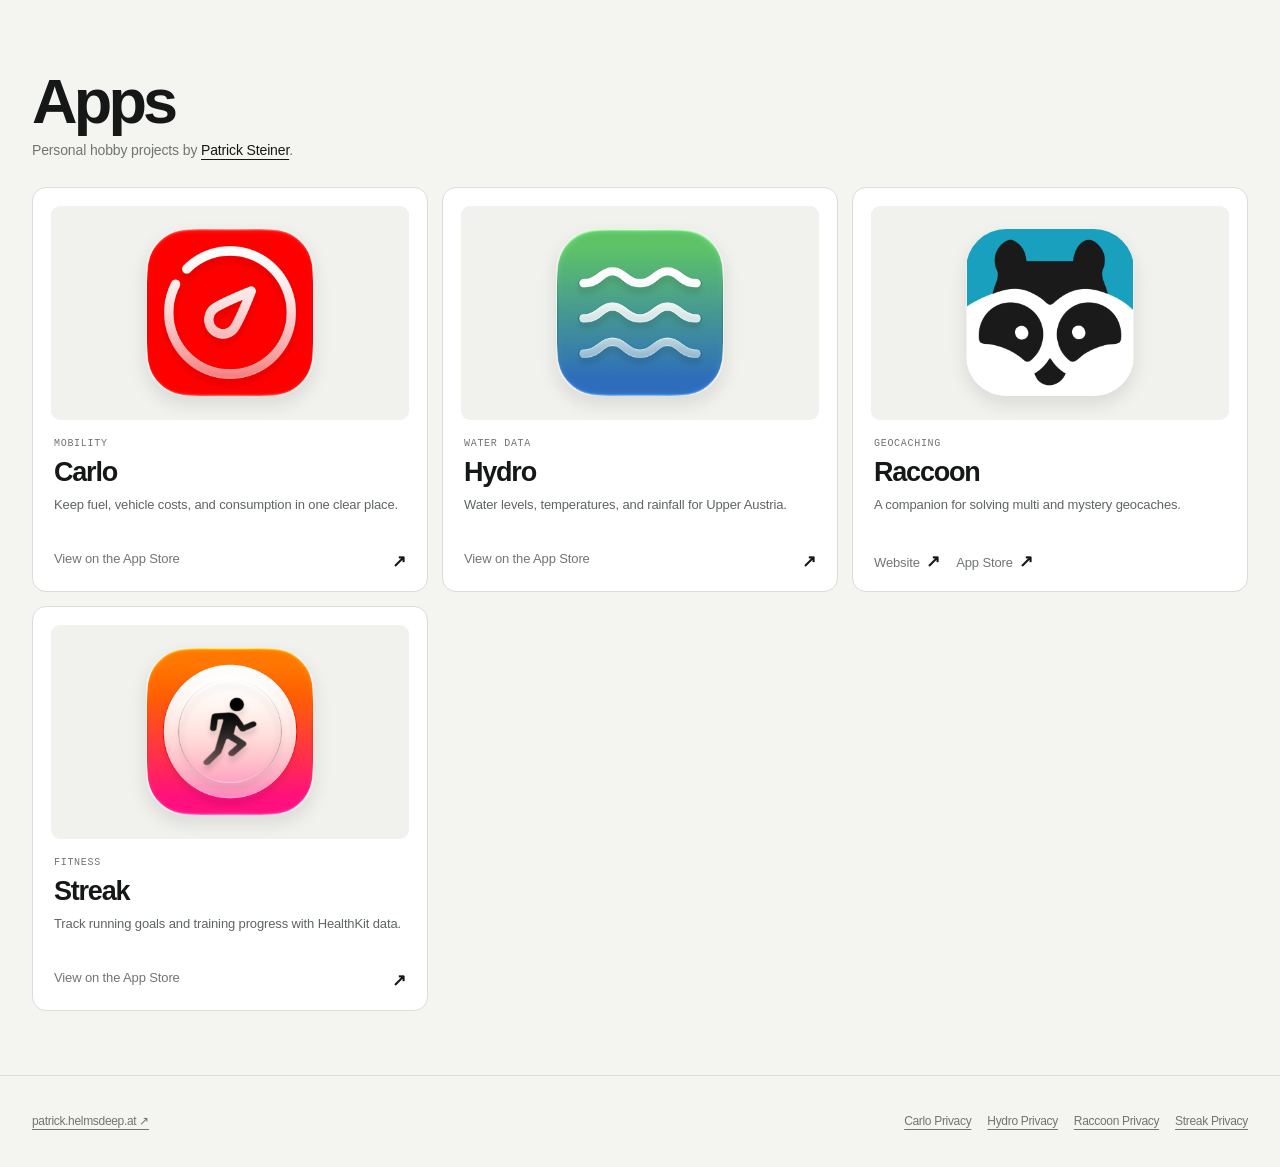
==== Website/index.html @ baf7d7be "Initial apps website" ====
<!doctype html>
<html lang="en">
  <head>
    <meta charset="utf-8">
    <meta name="viewport" content="width=device-width, initial-scale=1">
    <meta name="description" content="Personal hobby apps by Patrick Steiner.">
    <title>Apps — Patrick Steiner</title>
    <link rel="icon" type="image/svg+xml" href="favicon.svg">
    <link rel="stylesheet" href="main.css">
  </head>
  <body>
    <main class="container">
      <header class="intro">
        <h1>Apps</h1>
        <p>Personal hobby projects by <a href="https://patrick.helmsdeep.at">Patrick Steiner</a>.</p>
      </header>

      <section class="apps" aria-label="Apps">
        <a class="app-card" href="https://apps.apple.com/de/app/carlo-car-management/id1447144904">
          <span class="art"><img src="assets/carlo-app-icon.png" alt="Carlo app icon"></span>
          <span class="type">Mobility</span>
          <strong>Carlo</strong>
          <span class="description">Keep fuel, vehicle costs, and consumption in one clear place.</span>
          <span class="store-link">View on the App Store <b>↗</b></span>
        </a>

        <a class="app-card" href="https://apps.apple.com/de/app/hydro-aquatic-data-hub/id6477622181">
          <span class="art"><img src="assets/hydro-app-icon.png" alt="Hydro app icon"></span>
          <span class="type">Water Data</span>
          <strong>Hydro</strong>
          <span class="description">Water levels, temperatures, and rainfall for Upper Austria.</span>
          <span class="store-link">View on the App Store <b>↗</b></span>
        </a>

        <article class="app-card">
          <span class="art"><img src="assets/raccoon-app-icon.png" alt="Raccoon app icon"></span>
          <span class="type">Geocaching</span>
          <strong>Raccoon</strong>
          <span class="description">A companion for solving multi and mystery geocaches.</span>
          <span class="store-link multiple"><a href="https://raccoon.helmsdeep.at">Website <b>↗</b></a><a href="https://apps.apple.com/de/app/raccoon-geocaching-tool/id424398764">App Store <b>↗</b></a></span>
        </article>

        <a class="app-card" href="https://apps.apple.com/de/app/streak-workout-routine/id6476815974">
          <span class="art"><img src="assets/streak-app-icon.png" alt="Streak app icon"></span>
          <span class="type">Fitness</span>
          <strong>Streak</strong>
          <span class="description">Track running goals and training progress with HealthKit data.</span>
          <span class="store-link">View on the App Store <b>↗</b></span>
        </a>
      </section>
    </main>

    <footer>
      <div class="container footer-content">
        <a href="https://patrick.helmsdeep.at">patrick.helmsdeep.at ↗</a>
        <nav aria-label="Privacy policies">
          <a href="privacy/carlo/">Carlo Privacy</a>
          <a href="privacy/hydro/">Hydro Privacy</a>
          <a href="https://raccoon.helmsdeep.at/privacy.html">Raccoon Privacy</a>
          <a href="privacy/streak/">Streak Privacy</a>
        </nav>
      </div>
    </footer>
  </body>
</html>
---- Website/main.css ----
:root { --ink:#151817; --paper:#f4f4f1; --card:#fff; --line:#dbddd7; --muted:#717671; }
* { box-sizing:border-box; }
body { min-width:320px; margin:0; color:var(--ink); background:var(--paper); font-family:-apple-system,BlinkMacSystemFont,"SF Pro Display","Helvetica Neue",Arial,sans-serif; letter-spacing:-.02em; }
a { color:inherit; }
.container { width:min(1220px,calc(100% - 64px)); margin:0 auto; }
.intro { padding:72px 0 29px; }
h1 { margin:0; font-size:clamp(37px,5vw,63px); font-weight:700; letter-spacing:-.06em; line-height:.95; }
.intro p { margin:10px 0 0; color:var(--muted); font-size:14px; letter-spacing:-.01em; }
.intro p a { color:var(--ink); text-underline-offset:4px; }
.apps { display:grid; grid-template-columns:repeat(3,minmax(0,1fr)); gap:14px; padding-bottom:64px; }
.app-card { min-height:405px; display:flex; flex-direction:column; padding:18px; border:1px solid var(--line); border-radius:14px; color:inherit; background:var(--card); text-decoration:none; transition:transform .18s ease,box-shadow .18s ease; }
.app-card:hover { transform:translateY(-3px); box-shadow:0 14px 32px #232b2514; }
.art { height:214px; display:grid; place-items:center; border-radius:9px; background:#f1f1ee; overflow:hidden; }
.art img { width:168px; height:168px; max-width:78%; max-height:78%; border-radius:24%; object-fit:contain; box-shadow:0 8px 18px #1b1b1b1c; }
.type { display:block; padding:18px 3px 0; color:var(--muted); font:500 10px ui-monospace,SFMono-Regular,Menlo,monospace; letter-spacing:.07em; text-transform:uppercase; }
.app-card strong { display:block; margin:8px 3px 0; font-size:27px; font-weight:600; letter-spacing:-.045em; }
.description { display:block; margin:8px 3px 0; color:#5f6560; font-size:13px; line-height:1.42; letter-spacing:-.01em; }
.store-link { display:block; margin-top:auto; padding:21px 3px 1px; color:var(--muted); font-size:13px; letter-spacing:-.01em; }
.store-link b { float:right; color:var(--ink); font-size:17px; }
.multiple { display:flex; gap:16px; align-items:center; }
.multiple a { color:var(--muted); text-decoration:none; }
.multiple a:hover { color:var(--ink); text-decoration:underline; text-underline-offset:4px; }
.multiple b { float:none; padding-left:3px; }
footer { border-top:1px solid var(--line); }
.footer-content { min-height:91px; display:flex; align-items:center; justify-content:space-between; gap:20px; color:var(--muted); font-size:12px; }
footer a { text-underline-offset:4px; }
footer nav { display:flex; flex-wrap:wrap; gap:16px; }
@media (max-width:760px) {
  .container { width:min(100% - 40px,680px); }
  .intro { padding:49px 0 23px; }
  .apps { grid-template-columns:repeat(2,minmax(0,1fr)); gap:10px; }
  .app-card { min-height:325px; padding:11px; border-radius:10px; }
  .art { height:154px; }
  .art img { width:120px; height:120px; }
  .type { padding:13px 2px 0; }
  .app-card strong { margin:6px 2px 0; font-size:23px; }
  .description { margin:6px 2px 0; font-size:12px; }
  .store-link { padding:15px 2px 1px; font-size:12px; }
  .footer-content { align-items:flex-start; flex-direction:column; padding:25px 0; }
}
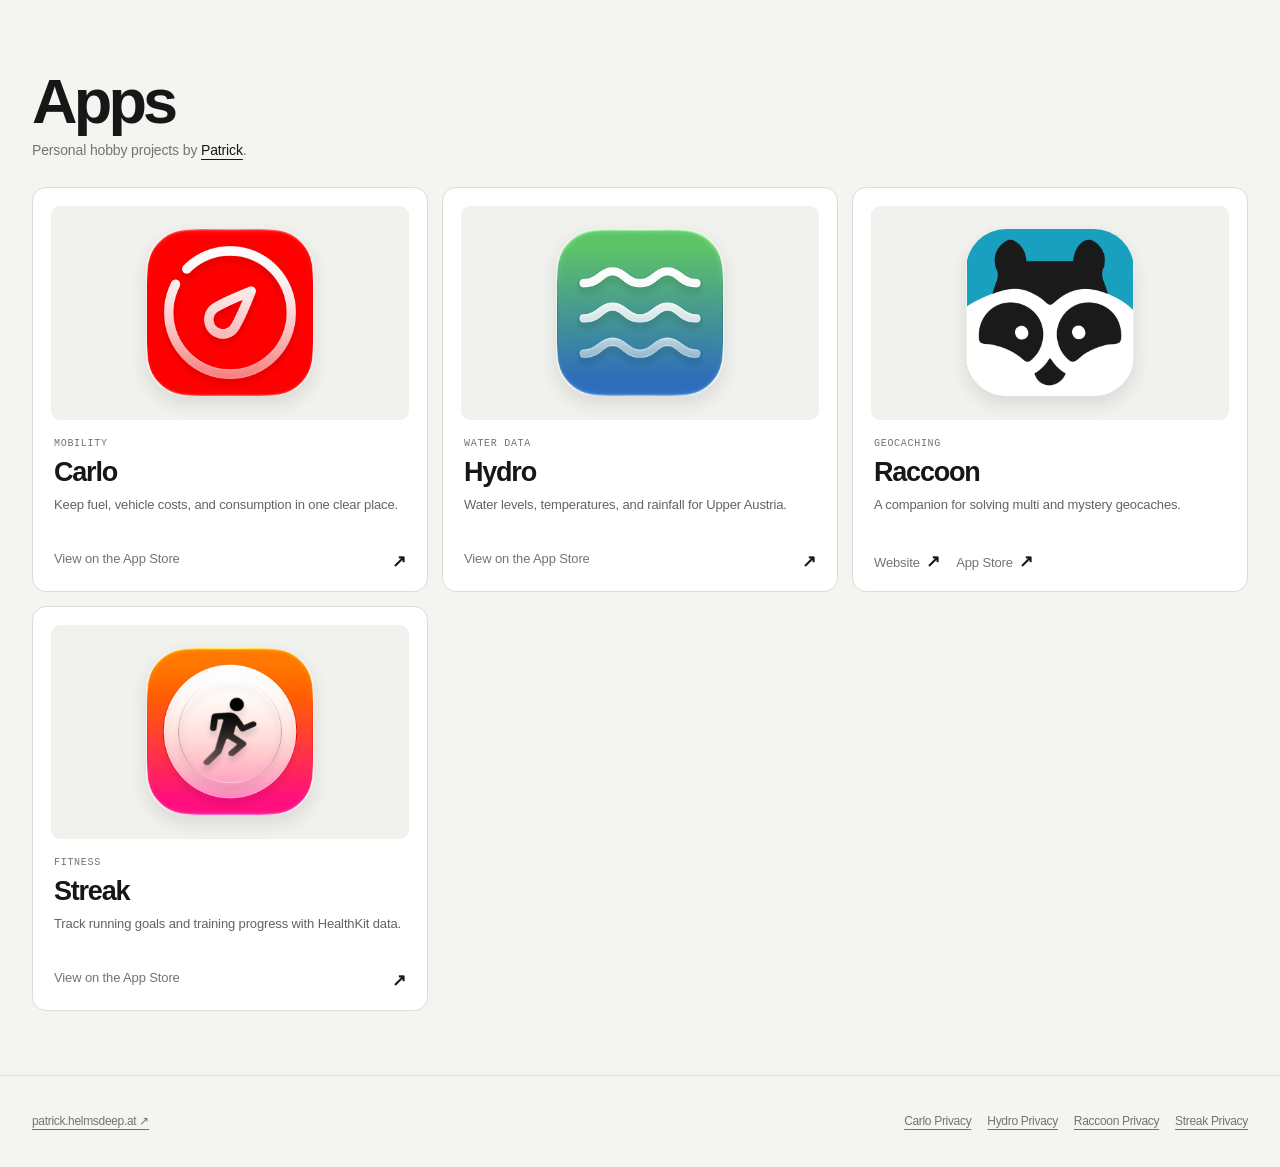
==== commit d24fdda7: "Simplify project wording" ====
--- a/Website/index.html
+++ b/Website/index.html
@@ -3,8 +3,8 @@
   <head>
     <meta charset="utf-8">
     <meta name="viewport" content="width=device-width, initial-scale=1">
-    <meta name="description" content="Personal hobby apps by Patrick Steiner.">
-    <title>Apps — Patrick Steiner</title>
+    <meta name="description" content="Personal hobby apps by Patrick.">
+    <title>Apps — Patrick</title>
     <link rel="icon" type="image/svg+xml" href="favicon.svg">
     <link rel="stylesheet" href="main.css">
   </head>
@@ -12,7 +12,7 @@
     <main class="container">
       <header class="intro">
         <h1>Apps</h1>
-        <p>Personal hobby projects by <a href="https://patrick.helmsdeep.at">Patrick Steiner</a>.</p>
+        <p>Personal hobby projects by <a href="https://patrick.helmsdeep.at">Patrick</a>.</p>
       </header>
 
       <section class="apps" aria-label="Apps">
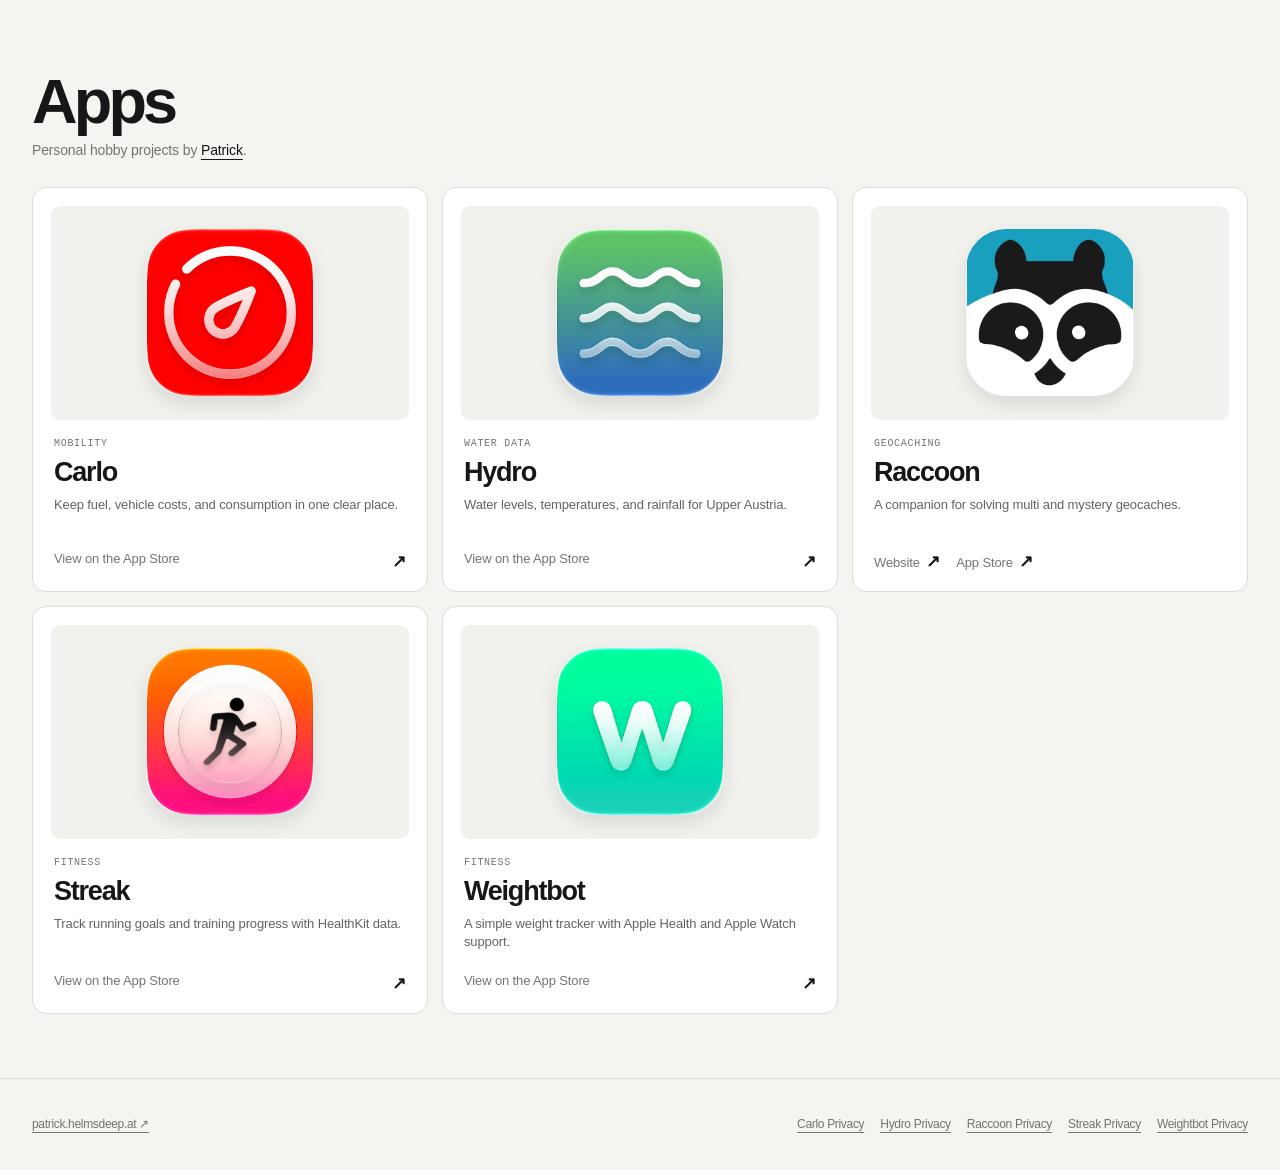
==== commit 99f80691: "Add Weightbot to apps overview" ====
--- a/Website/index.html
+++ b/Website/index.html
@@ -47,6 +47,14 @@
           <span class="description">Track running goals and training progress with HealthKit data.</span>
           <span class="store-link">View on the App Store <b>↗</b></span>
         </a>
+
+        <a class="app-card" href="https://apps.apple.com/us/app/weightbot/id1167906295">
+          <span class="art"><img src="assets/weightbot-app-icon.png" alt="Weightbot app icon"></span>
+          <span class="type">Fitness</span>
+          <strong>Weightbot</strong>
+          <span class="description">A simple weight tracker with Apple Health and Apple Watch support.</span>
+          <span class="store-link">View on the App Store <b>↗</b></span>
+        </a>
       </section>
     </main>
 
@@ -58,6 +66,7 @@
           <a href="privacy/hydro/">Hydro Privacy</a>
           <a href="https://raccoon.helmsdeep.at/privacy.html">Raccoon Privacy</a>
           <a href="privacy/streak/">Streak Privacy</a>
+          <a href="privacy/weightbot/">Weightbot Privacy</a>
         </nav>
       </div>
     </footer>
